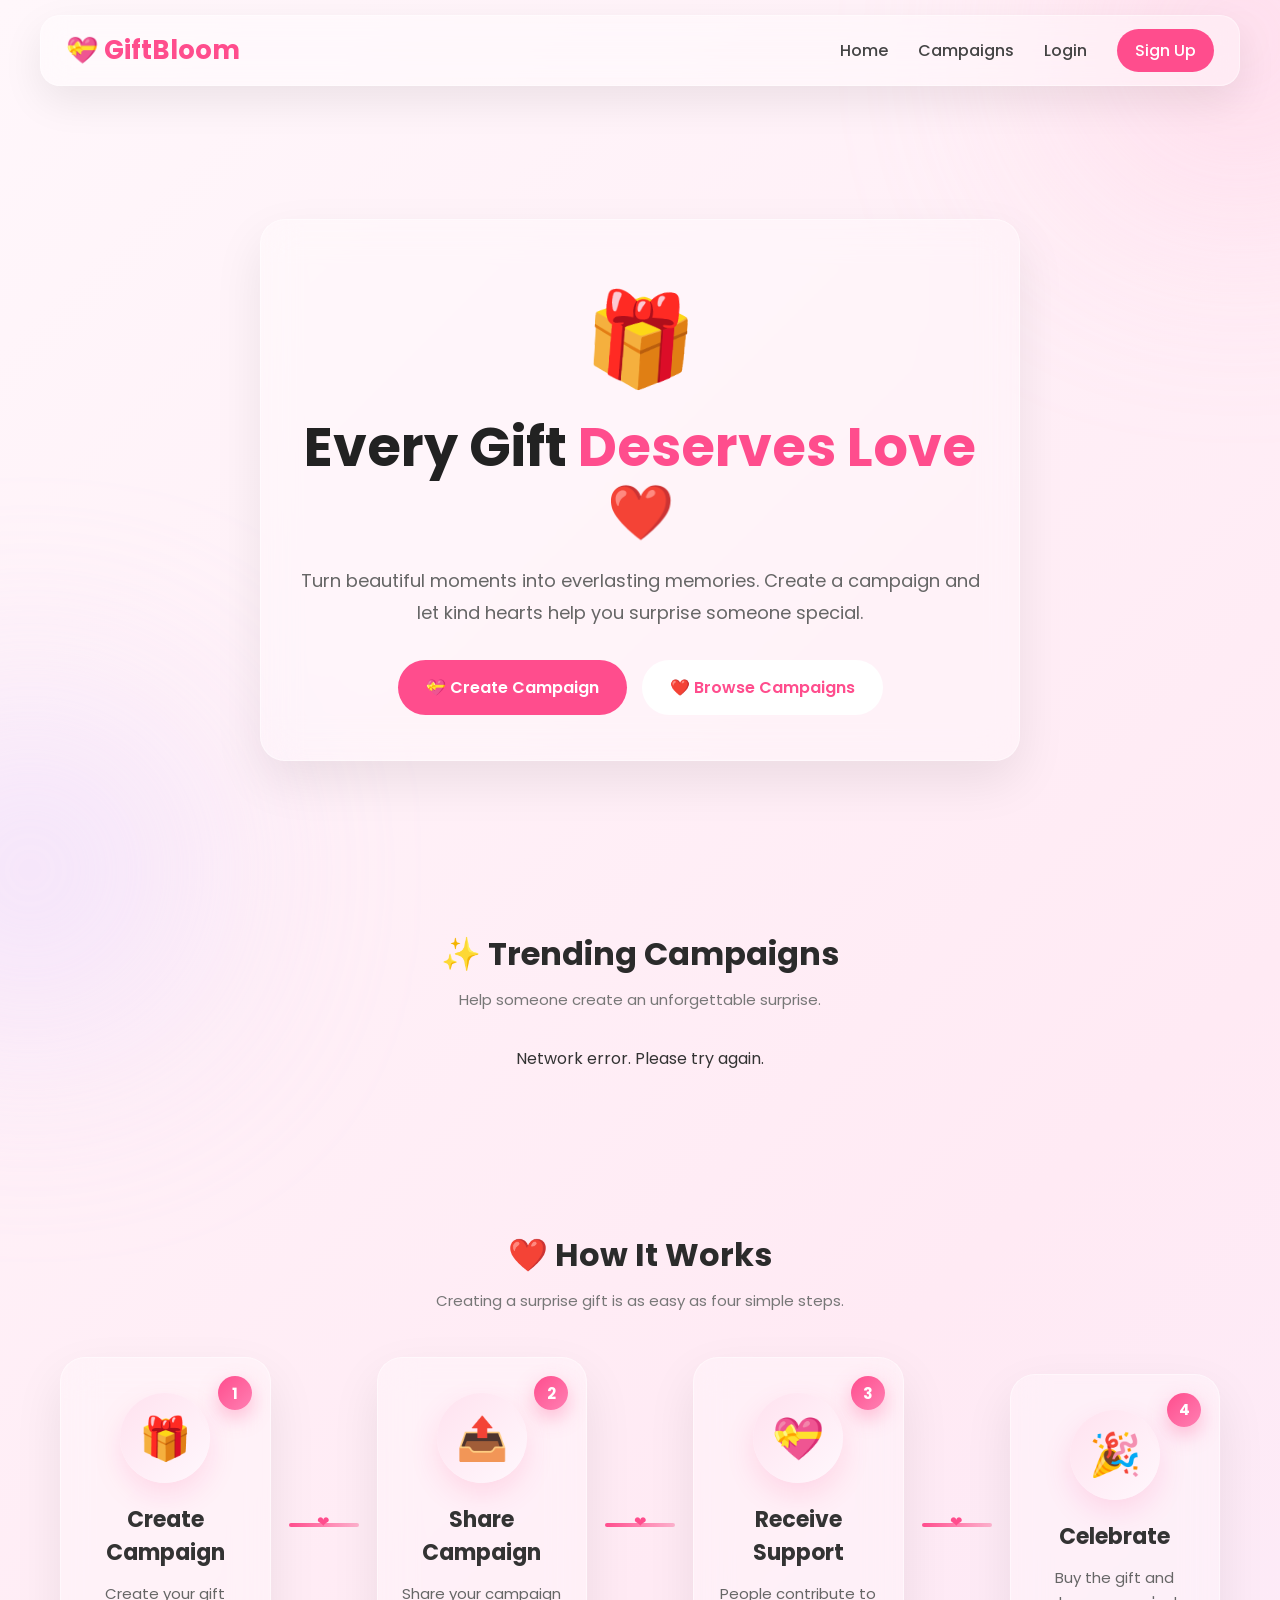
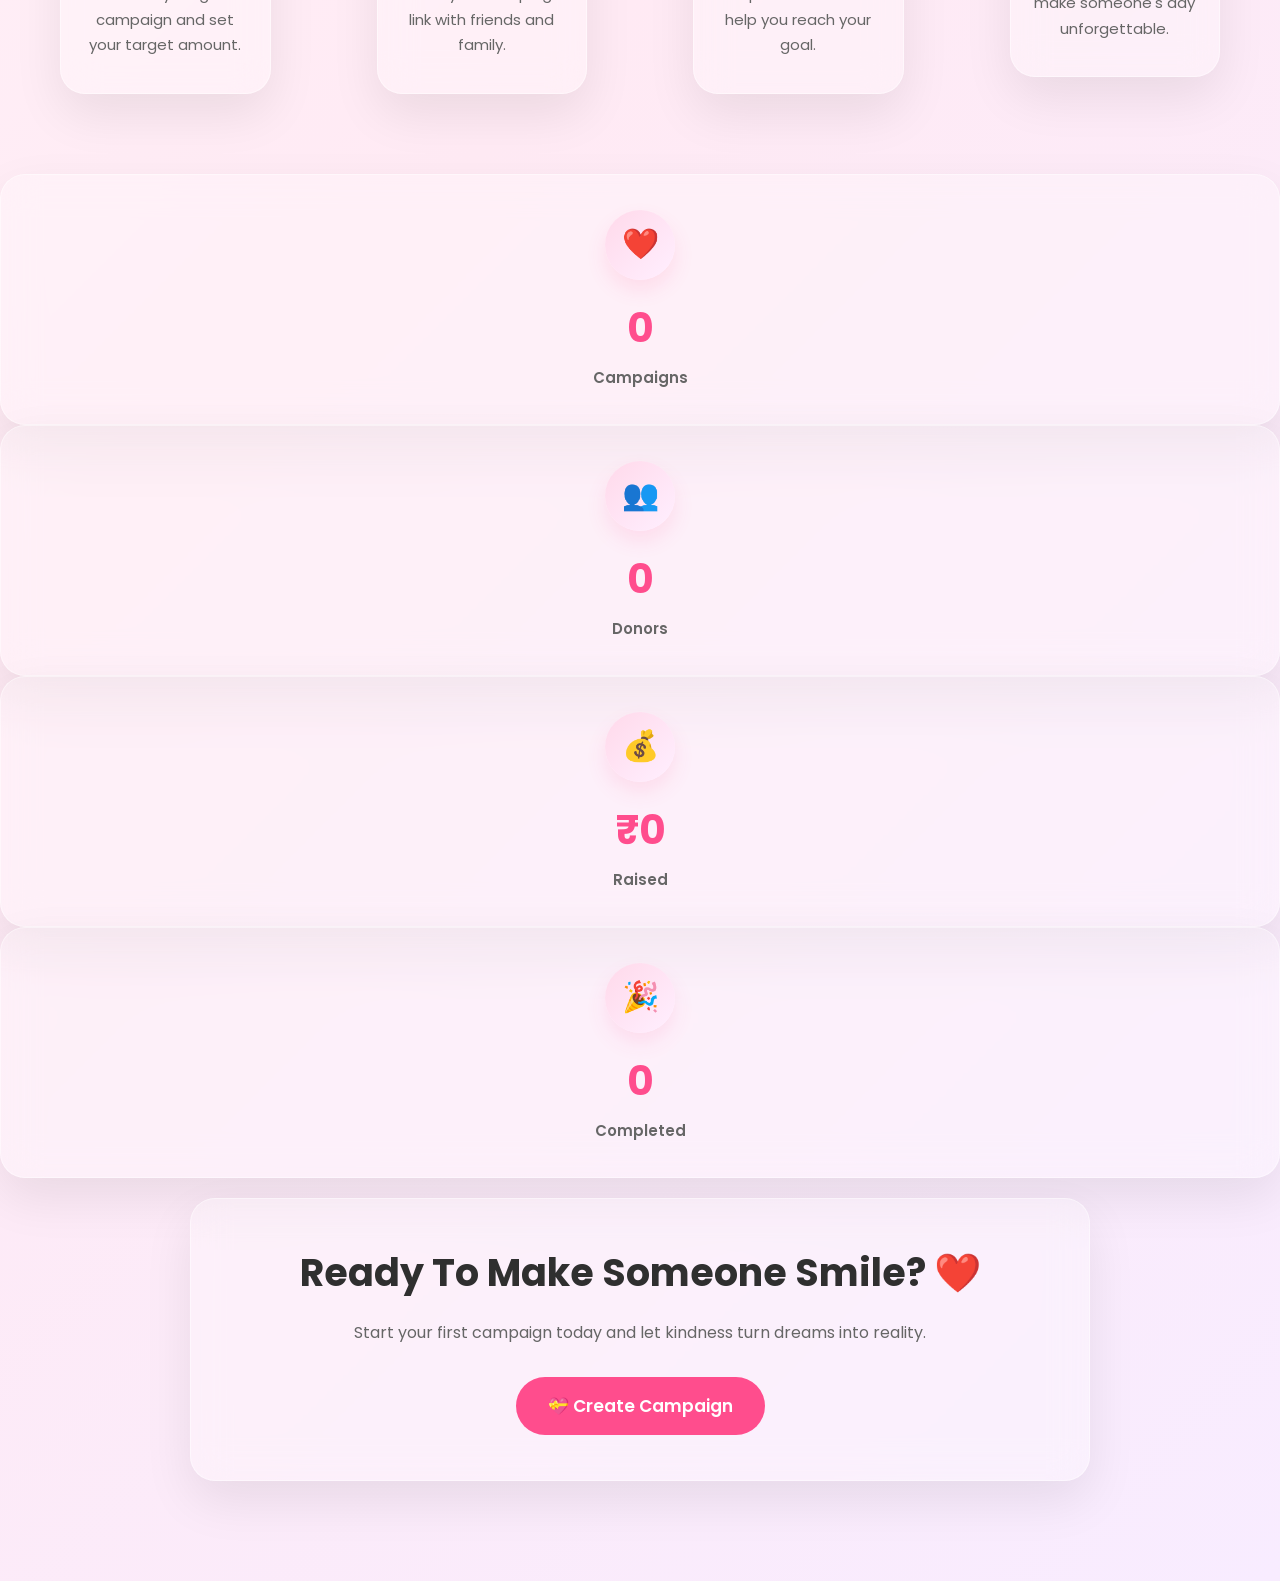
==== index.html @ 9d9a4996 "Add files via upload" ====
<!DOCTYPE html>
<html lang="en">

<head>

<meta charset="UTF-8">

<meta name="viewport"
content="width=device-width, initial-scale=1.0">
<title>GiftBloom</title>

<link rel="stylesheet" href="style.css">

<link rel="preconnect"
href="https://fonts.googleapis.com">

<link rel="preconnect"
href="https://fonts.gstatic.com"
crossorigin>

<link href="https://fonts.googleapis.com/css2?family=Poppins:wght@300;400;500;600;700&display=swap"
rel="stylesheet">

</head>

<body>
    <script>
        // Check if maintenance mode is active before letting the user interact
        const siteSettings = JSON.parse(localStorage.getItem("adminSettings")) || {};
        
        if (siteSettings.maintenance) {
            // Overwrite the screen UI completely
            document.body.innerHTML = `
                <div style="display:flex; flex-direction:column; justify-content:center; align-items:center; height:100vh; background:linear-gradient(135deg,#FFF7FB,#FFEAF4,#F8ECFF); font-family:'Poppins',sans-serif; text-align:center; padding: 20px;">
                    <h1 style="color:#ff4d8d; font-size:45px; margin-bottom: 10px;">🛠 Site Under Maintenance</h1>
                    <p style="color:#666; font-size:18px; max-width: 500px;">We are currently upgrading GiftBloom to serve you better. Donations are temporarily paused. Please check back shortly!</p>
                </div>
            `;
            // Stop any further scripts on the frontend from executing
            window.stop(); 
        }
    </script>
<!-- Floating Hearts -->

<div class="hearts"></div>

<!-- ===========================
        NAVIGATION
============================ -->

<header>

<nav class="navbar">

<div class="logo">

💝 GiftBloom

</div>

<div id="menuBtn"
class="menu-btn">

☰

</div>

<ul id="menu">

<li>

<a href="index.html">Home</a>

</li>

<li>

<a href="allCampaigns.html">Campaigns</a>

</li>

<li>

<a href="login.html">Login</a>

</li>

<li>

<a class="signup"
href="signup.html">

Sign Up

</a>

</li>

</ul>

</nav>

</header>

<!-- ===========================
          HERO
============================ -->

<section class="hero">

<div class="glass hero-box">

<div class="gift">

🎁

</div>

<h1>

Every Gift

<span>

Deserves

Love ❤️

</span>

</h1>

<p>

Turn beautiful moments into

everlasting memories.

Create a campaign and

let kind hearts help you

surprise someone special.

</p>

<div class="hero-buttons">

<button class="primary" onclick="location.href='create.html'">

💝 Create Campaign

</button>

<button class="secondary" onclick="location.href='allCampaigns.html'">

❤️ Browse Campaigns

</button>

</div>

</div>

</section>

<!-- ===========================
      TRENDING CAMPAIGNS
============================ -->

<section class="campaign-section">
    <div class="title">
        <h2>✨ Trending Campaigns</h2>
        <p>Help someone create an unforgettable surprise.</p>
    </div>

    <div class="campaigns" id="trendingCampaigns">
        </div>
</section>


<!-- ===========================
        HOW IT WORKS
=========================== -->

<section class="works">

    <div class="title">
        <h2>❤️ How It Works</h2>
        <p>Creating a surprise gift is as easy as four simple steps.</p>
    </div>

    <div class="timeline">

        <div class="glass step-card">
            <div class="step-number">1</div>
            <div class="step-icon">🎁</div>
            <h3>Create Campaign</h3>
            <p>Create your gift campaign and set your target amount.</p>
        </div>

        <div class="connector"></div>

        <div class="glass step-card">
            <div class="step-number">2</div>
            <div class="step-icon">📤</div>
            <h3>Share Campaign</h3>
            <p>Share your campaign link with friends and family.</p>
        </div>

        <div class="connector"></div>

        <div class="glass step-card">
            <div class="step-number">3</div>
            <div class="step-icon">💝</div>
            <h3>Receive Support</h3>
            <p>People contribute to help you reach your goal.</p>
        </div>

        <div class="connector"></div>

        <div class="glass step-card">
            <div class="step-number">4</div>
            <div class="step-icon">🎉</div>
            <h3>Celebrate</h3>
            <p>Buy the gift and make someone's day unforgettable.</p>
        </div>

    </div>

</section>
<!-- ===========================
          STATISTICS
=========================== -->
<section class="stats">

   <div class="glass stat">
    <div class="stat-icon">❤️</div>
    <h2 class="counter" id="stat-campaigns" data-target="0">0</h2>
    <p>Campaigns</p>
   </div>

  <div class="glass stat">
    <div class="stat-icon">👥</div>
    <h2 class="counter" id="stat-donors" data-target="0">0</h2>
    <p>Donors</p>
  </div>

   <div class="glass stat">
    <div class="stat-icon">💰</div>
    <h2>₹<span class="counter" id="stat-raised" data-target="0">0</span></h2>
    <p>Raised</p>
  </div>

   <div class="glass stat">
    <div class="stat-icon">🎉</div>
    <h2 class="counter" id="stat-completed" data-target="0">0</h2>
    <p>Completed</p>
  </div>

</section>

<!-- ===========================
       CALL TO ACTION
=========================== -->

<section class="cta">

    <div class="glass cta-box">

        <h2>
            Ready To Make Someone Smile? ❤️
        </h2>

        <p>

            Start your first campaign today and
            let kindness turn dreams into reality.

        </p>

        <button class="primary" onclick="location.href='create.html'">

            💝 Create Campaign

        </button>

    </div>

</section>


<script src="script.js"></script>

</body>

</html>
---- style.css ----
/*==============================
        GOOGLE FONT & RESET
==============================*/

*{
    margin:0;
    padding:0;
    box-sizing:border-box;
}

html{
    scroll-behavior:smooth;
}

body{
    font-family:'Poppins',sans-serif;
    background:linear-gradient(135deg,#FFE6F2,#F8E9FF,#FFF8FC);
    color:#333;
    overflow-x:hidden;
}

/*==============================
        FLOATING HEARTS
==============================*/

.hearts{

position:fixed;

top:0;

left:0;

width:100%;

height:100%;

overflow:hidden;

pointer-events:none;

z-index:-3;

}

body{

background:linear-gradient(
135deg,
#FFF7FB,
#FFEAF4,
#F8ECFF);

position:relative;

}

/* Pink Glow */

body::before{

content:"";

position:fixed;

width:320px;

height:320px;

background:#FFC7DF;

top:-120px;

right:-120px;

border-radius:50%;

filter:blur(120px);

opacity:.6;

z-index:-3;

}

/* Purple Glow */

body::after{

content:"";

position:fixed;

width:300px;

height:300px;

background:#E5D3FF;

bottom:-120px;

left:-120px;

border-radius:50%;

filter:blur(120px);

opacity:.6;

z-index:-3;

}


.heart{

position:absolute;

bottom:-50px;

color:#ff8ab8;

opacity:.18;

animation:heartFloat linear infinite;

}

@keyframes heartFloat{

0%{

transform:translateY(0) rotate(0deg);

opacity:0;

}

20%{

opacity:.18;

}

100%{

transform:translateY(-120vh) rotate(360deg);

opacity:0;

}

}
/*==============================
            NAVBAR
==============================*/

header{

    position:fixed;

    width:100%;

    top:0;

    left:0;

    z-index:1000;

    padding:15px;

}

.navbar{

    max-width:1200px;

    margin:auto;

    display:flex;

    justify-content:space-between;

    align-items:center;

    padding:15px 25px;

    border-radius:20px;

    background:rgba(255,255,255,.35);

    backdrop-filter:blur(15px);

    border:1px solid rgba(255,255,255,.4);

    box-shadow:0 15px 40px rgba(0,0,0,.08);

}

.logo{

    font-size:26px;

    font-weight:700;

    color:#ff4d8d;

}

.navbar ul{

    display:flex;

    gap:30px;

    list-style:none;

}

.navbar a{

    text-decoration:none;

    color:#444;

    font-weight:500;

    transition:.3s;

}

.navbar a:hover{

    color:#ff4d8d;

}

.signup{

    background:#ff4d8d;

    color:white !important;

    padding:10px 18px;

    border-radius:25px;

}

.signup:hover{

    background:#ff2d78;

}

.menu-btn{

    display:none;

    font-size:30px;

    cursor:pointer;

}

/*==============================
            HERO
==============================*/

.hero{

    min-height:100vh;

    display:flex;

    justify-content:center;

    align-items:center;

    padding:120px 20px 40px;

}

.hero-box{

    max-width:760px;

    width:100%;

    text-align:center;

    padding:45px 35px;

}

.glass{

    background:rgba(255,255,255,.28);

    backdrop-filter:blur(18px);

    border:1px solid rgba(255,255,255,.45);

    border-radius:25px;

    box-shadow:0 20px 50px rgba(0,0,0,.08);

}

.gift{

    font-size:90px;

    margin-bottom:15px;

}

.hero h1{

    font-size:54px;

    color:#222;

    line-height:1.2;

    margin-bottom:20px;

}

.hero span{

    color:#ff4d8d;

}

.hero p{

    font-size:18px;

    color:#666;

    line-height:1.8;

    margin-bottom:30px;

}

/*==============================
          BUTTONS
==============================*/

.hero-buttons{

    display:flex;

    justify-content:center;

    gap:15px;

    flex-wrap:wrap;

}

button{

    border:none;

    cursor:pointer;

    transition:.35s;

    font-family:'Poppins',sans-serif;

}

.primary{

    background:#ff4d8d;

    color:white;

    padding:15px 28px;

    border-radius:35px;

    font-size:16px;

    font-weight:600;

}

.primary:hover{

    transform:translateY(-4px);

    box-shadow:0 15px 30px rgba(255,77,141,.35);

}

.secondary{

    background:white;

    color:#ff4d8d;

    padding:15px 28px;

    border-radius:35px;

    font-size:16px;

    font-weight:600;

}

.secondary:hover{

    transform:translateY(-4px);

    box-shadow:0 15px 30px rgba(0,0,0,.12);

}

button{

position:relative;

overflow:hidden;

}

.ripple{

position:absolute;

width:20px;

height:20px;

border-radius:50%;

background:rgba(255,255,255,.6);

transform:translate(-50%,-50%) scale(0);

animation:ripple .6s linear;

}

@keyframes ripple{

to{

transform:translate(-50%,-50%) scale(15);

opacity:0;

}

}
/*==============================
        SECTION TITLE
==============================*/

.title{
    text-align:center;
    margin-bottom:35px;
}

.title h2{
    font-size:32px;
    color:#2b2b2b;
    margin-bottom:10px;
}

.title p{
    color:#777;
    font-size:15px;
}

/*==============================
      TRENDING CAMPAIGNS
==============================*/

.campaign-section{
    width:100%;
    max-width:1200px;
    margin:auto;
    padding:30px 20px 80px;
}

.campaigns{
    display:grid;
    grid-template-columns:repeat(auto-fit,minmax(300px,1fr));
    gap:25px;
}

.card{
    overflow:hidden;
    transition:.35s;
}

.card:hover{
    transform:translateY(-10px);
    box-shadow:0 20px 45px rgba(255,77,141,.15);
}

.card{

overflow:hidden;

padding:0;

transition:.35s;

}

.card-image {
    position: relative;
    height: auto; /* 🌟 Unlocks the container height! */
    background: #fffafc; /* Adds a soft background color just in case */
    overflow: hidden;
}

.card-image img {
    width: 100%;
    height: auto; /* 🌟 Lets the image use its natural shape */
    max-height: 350px; /* 🌟 Prevents extremely long screenshots from breaking the screen */
    object-fit: contain; /* 🌟 Ensures absolutely NO cropping */
    display: block;
    transition: .4s;
}


.card:hover img{

transform:scale(1.08);

}

.badge{

position:absolute;

top:15px;

left:15px;

background:white;

color:#ff4d8d;

padding:6px 14px;

border-radius:20px;

font-size:13px;

font-weight:600;

box-shadow:0 5px 15px rgba(0,0,0,.12);

}

.receiver{

color:#ff4d8d;

margin:6px 0 15px;

font-weight:500;

}

.progress-details{

display:flex;

justify-content:space-between;

font-size:14px;

font-weight:600;

margin-bottom:10px;

}

.card-footer{

display:flex;

justify-content:space-between;

margin:18px 0;

color:#777;

font-size:14px;

}

.card button{

width:100%;

padding:15px;

border:none;

border-radius:14px;

background:linear-gradient(
135deg,
#ff4d8d,
#ff7cae);

color:white;

font-size:15px;

font-weight:600;

transition:.35s;

}

.card button:hover{

transform:translateY(-3px);

box-shadow:0 15px 25px rgba(255,77,141,.35);

}

.content{
    padding:22px;
}

.content h3{
    font-size:24px;
    color:#333;
}

.content span{
    display:block;
    color:#ff4d8d;
    margin:8px 0 18px;
    font-weight:500;
}

.amount{

    font-size:18px;

    font-weight:600;

    margin:15px 0;

}

.donors{

    color:#666;

    margin-bottom:20px;

}

/*==============================
        PROGRESS BAR
==============================*/

.progress{

    width:100%;

    height:12px;

    background:#ececec;

    border-radius:30px;

    overflow:hidden;

}

.fill{

    height:100%;

    border-radius:30px;

    background:linear-gradient(
    90deg,
    #ff4d8d,
    #ff9bc5);

}

/*==============================
      CARD BUTTON
==============================*/

.card button{

    width:100%;

    padding:15px;

    border-radius:14px;

    background:#ff4d8d;

    color:white;

    font-size:16px;

    font-weight:600;

}

.card button:hover{

    background:#ff2d78;

    transform:scale(1.03);

}

/*==============================
        HOW IT WORKS
==============================*/

/*=================================
        HOW IT WORKS
==================================*/

.works{
    max-width:1200px;
    margin:80px auto;
    padding:0 20px;
}

.timeline{
    display:flex;
    justify-content:space-between;
    align-items:center;
    gap:18px;
    margin-top:45px;
}

.step-card{
    flex:1;
    text-align:center;
    padding:35px 22px;
    position:relative;
    transition:.35s;
    overflow:hidden;
}

.step-card:hover{
    transform:translateY(-10px);
    box-shadow:0 18px 40px rgba(255,77,141,.18);
}

.step-number{

    position:absolute;

    top:18px;
    right:18px;

    width:34px;
    height:34px;

    border-radius:50%;

    background:linear-gradient(135deg,#ff4d8d,#ff80b3);

    color:#fff;

    display:flex;
    justify-content:center;
    align-items:center;

    font-weight:700;
    font-size:15px;

    box-shadow:0 8px 20px rgba(255,77,141,.35);

}

.step-icon{

    width:90px;
    height:90px;

    margin:0 auto 20px;

    border-radius:50%;

    display:flex;
    justify-content:center;
    align-items:center;

    font-size:42px;

    background:linear-gradient(
        135deg,
        #ffe2ef,
        #fff8fd
    );

    box-shadow:0 12px 28px rgba(255,77,141,.15);

}

.step-card h3{

    font-size:22px;
    color:#333;
    margin-bottom:12px;

}

.step-card p{

    color:#666;
    line-height:1.7;
    font-size:15px;

}

.connector{

    width:70px;
    height:4px;

    border-radius:20px;

    background:linear-gradient(
        90deg,
        #ff4d8d,
        #ffb3cf
    );

    position:relative;

}

.connector::after{

    content:"❤";

    position:absolute;

    top:-13px;
    left:50%;

    transform:translateX(-50%);

    font-size:15px;
    color:#ff4d8d;

}

/*============ MOBILE ============*/

@media(max-width:900px){

.timeline{

flex-direction:column;

}

.connector{

width:4px;
height:55px;

}

.connector::after{

left:50%;
top:50%;

transform:translate(-50%,-50%) rotate(90deg);

}

.step-card{

width:100%;

}

}
/*=================================
        STATISTICS
==================================*/

.stat{

padding:35px 25px;

text-align:center;

transition:.4s;

position:relative;

overflow:hidden;

}

.stat:hover{

transform:translateY(-8px);

box-shadow:0 20px 45px rgba(255,77,141,.18);

}

.stat-icon{

width:70px;

height:70px;

margin:auto;

margin-bottom:18px;

display:flex;

justify-content:center;

align-items:center;

font-size:30px;

border-radius:50%;

background:linear-gradient(
135deg,
#FFD9EA,
#FFEFFF);

box-shadow:0 10px 20px rgba(255,77,141,.12);

}

.stat h2{

font-size:40px;

color:#ff4d8d;

margin-bottom:8px;

}

.stat p{

font-size:15px;

font-weight:600;

color:#666;

}
/*=================================
      CALL TO ACTION
==================================*/

.cta{

    padding:20px;

    margin-bottom:80px;

}

.cta-box{

    max-width:900px;

    margin:auto;

    text-align:center;

    padding:45px 25px;

}

.cta-box h2{

    font-size:38px;

    margin-bottom:18px;

    color:#2f2f2f;

}

.cta-box p{

    color:#666;

    line-height:1.8;

    margin-bottom:30px;

}

.cta-box button{

    background:#ff4d8d;

    color:white;

    padding:16px 32px;

    border:none;

    border-radius:35px;

    font-size:17px;

    font-weight:600;

    transition:.35s;

}

.cta-box button:hover{

    transform:translateY(-5px);

    box-shadow:0 15px 35px rgba(255,77,141,.35);

}

/*=================================
      FLOATING ANIMATION
==================================*/

.gift{

    animation:float 3s ease-in-out infinite;

}

@keyframes float{

0%,100%{

transform:translateY(0);

}

50%{

transform:translateY(-12px);

}

}

/*=================================
      FADE ANIMATION
==================================*/

.hero-box,
.card,
.step,
.stat,
.cta-box{

    animation:fadeUp .8s ease;

}

@keyframes fadeUp{

from{

opacity:0;

transform:translateY(35px);

}

to{

opacity:1;

transform:translateY(0);

}

}

/*=================================
        MOBILE MENU
==================================*/

@media(max-width:850px){

.menu-btn{

display:block;

color:#ff4d8d;

}

.navbar{

padding:15px 20px;

}

.navbar ul{

position:absolute;

top:85px;

left:15px;

right:15px;

display:none;

flex-direction:column;

background:rgba(255,255,255,.95);

backdrop-filter:blur(18px);

border-radius:20px;

padding:20px;

box-shadow:0 15px 40px rgba(0,0,0,.1);

gap:20px;

}

.navbar ul.show{

display:flex;

}

.hero h1{

font-size:38px;

}

.hero p{

font-size:16px;

}

.gift{

font-size:70px;

}

.hero-box{

padding:35px 20px;

}

.campaigns{

grid-template-columns:1fr;

}

.stats{

grid-template-columns:1fr 1fr;

}

.cta-box h2{

font-size:30px;

}

}

@media(max-width:480px){

.stats{

grid-template-columns:1fr;

}

.title h2{

font-size:26px;

}

.hero h1{

font-size:30px;

}

.hero-buttons{

flex-direction:column;

}

.hero button{

width:100%;

}

.logo{

font-size:22px;

}

}

/*=================================
      CUSTOM SCROLLBAR
==================================*/

::-webkit-scrollbar{

width:8px;

}

::-webkit-scrollbar-track{

background:#ffeef5;

}

::-webkit-scrollbar-thumb{

background:#ff4d8d;

border-radius:20px;

}

::-webkit-scrollbar-thumb:hover{

background:#ff2d78;

}
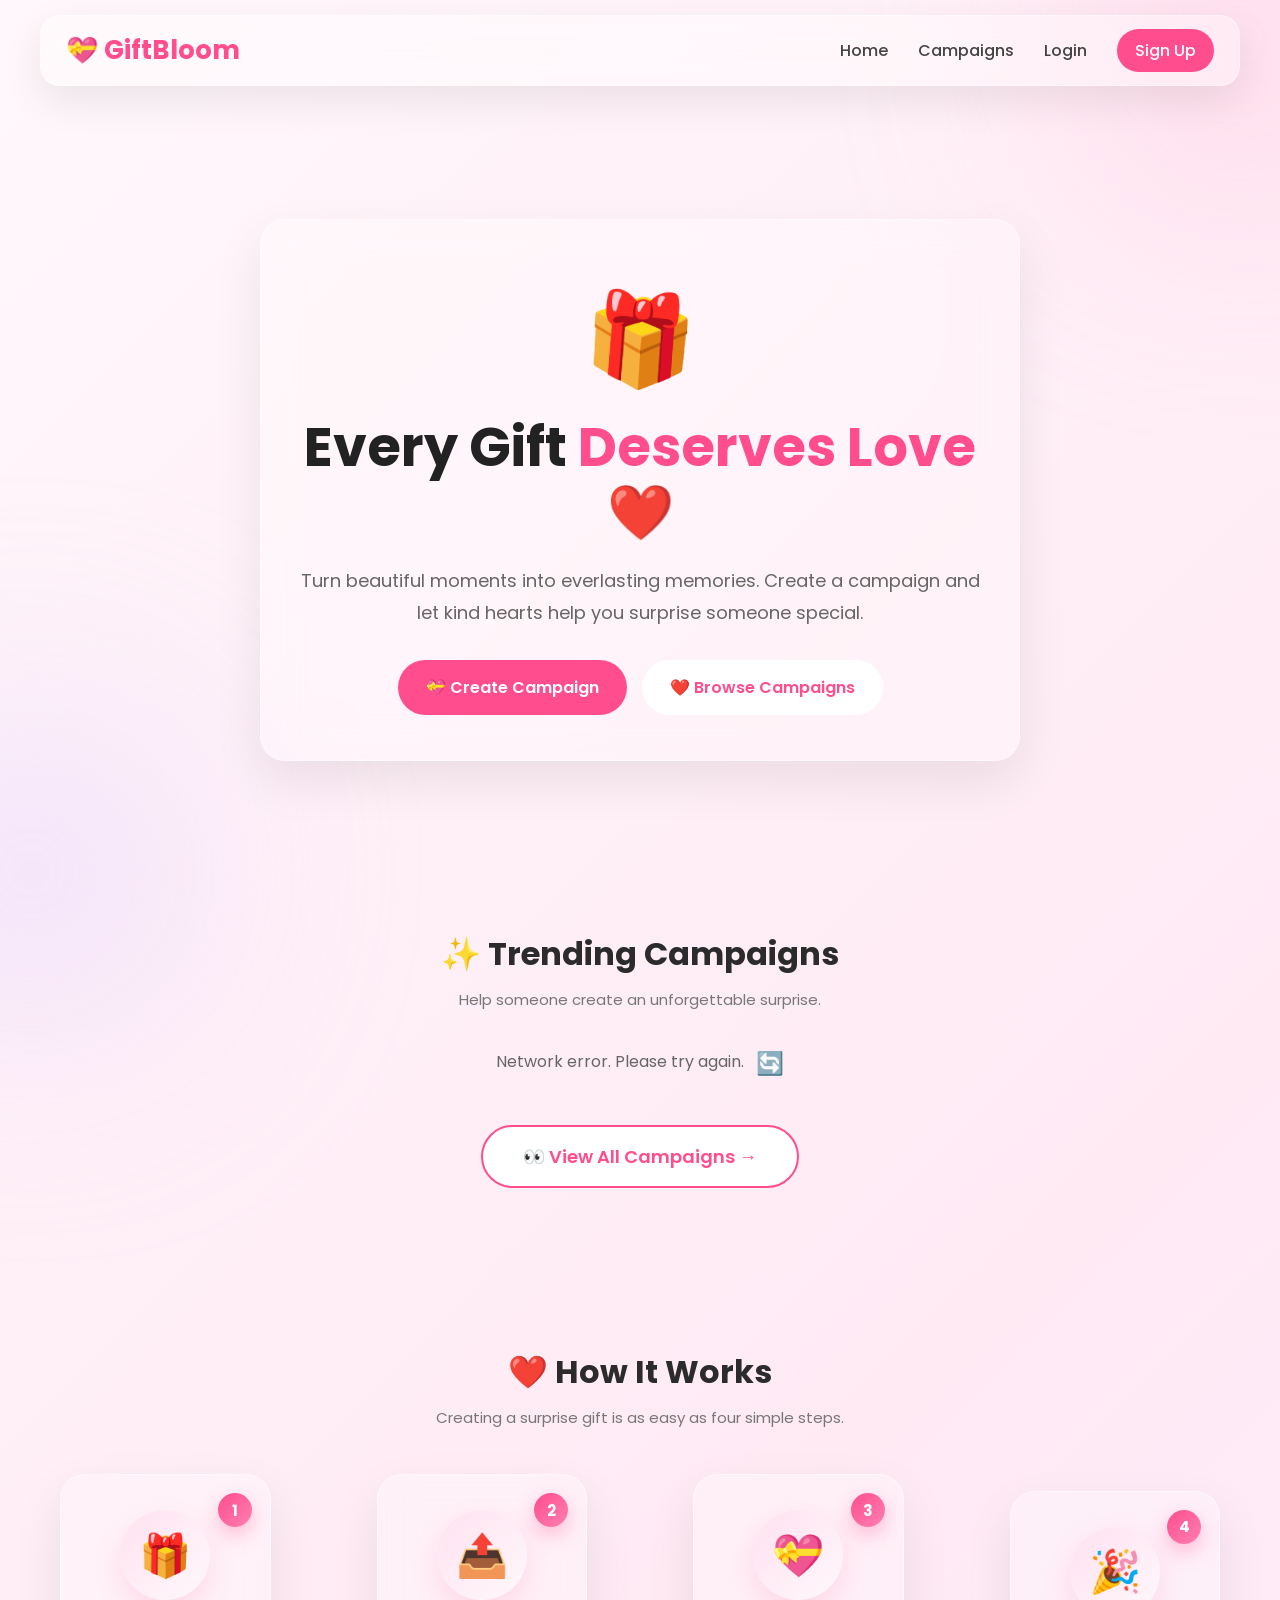
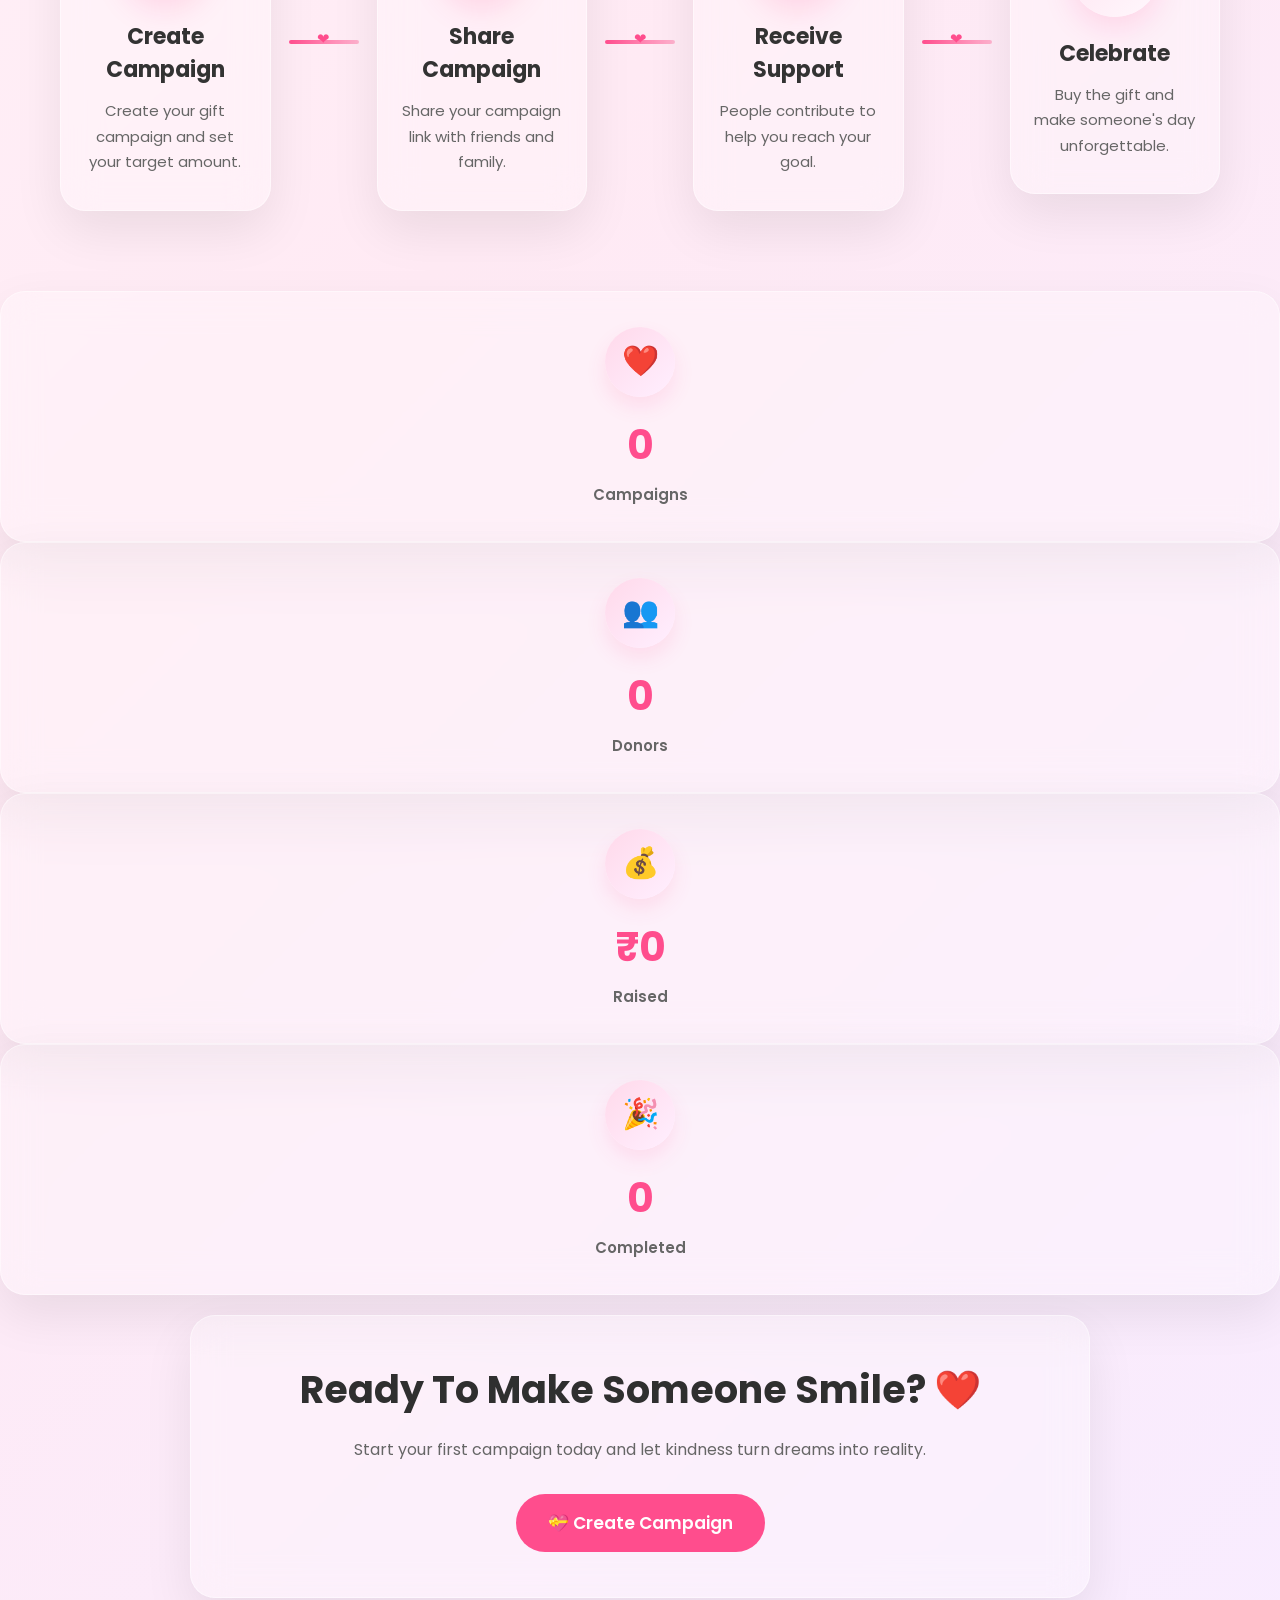
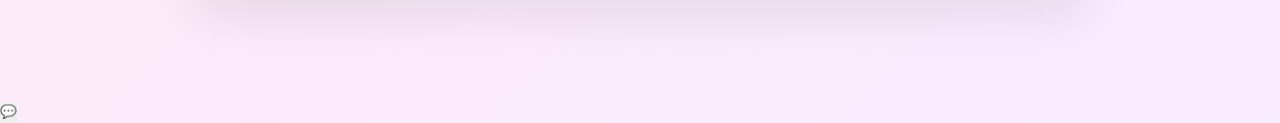
==== commit 6909ea19: "Update index.html" ====
--- a/index.html
+++ b/index.html
@@ -24,22 +24,19 @@
 </head>
 
 <body>
-    <script>
-        // Check if maintenance mode is active before letting the user interact
-        const siteSettings = JSON.parse(localStorage.getItem("adminSettings")) || {};
-        
-        if (siteSettings.maintenance) {
-            // Overwrite the screen UI completely
-            document.body.innerHTML = `
-                <div style="display:flex; flex-direction:column; justify-content:center; align-items:center; height:100vh; background:linear-gradient(135deg,#FFF7FB,#FFEAF4,#F8ECFF); font-family:'Poppins',sans-serif; text-align:center; padding: 20px;">
-                    <h1 style="color:#ff4d8d; font-size:45px; margin-bottom: 10px;">🛠 Site Under Maintenance</h1>
-                    <p style="color:#666; font-size:18px; max-width: 500px;">We are currently upgrading GiftBloom to serve you better. Donations are temporarily paused. Please check back shortly!</p>
-                </div>
-            `;
-            // Stop any further scripts on the frontend from executing
-            window.stop(); 
-        }
-    </script>
+    <div class="hearts"></div>
+
+<!--==========================
+        CANVAS PAGE LOADER
+===========================-->
+<div id="pageLoader" class="page-loader" style="display: none;">
+    <div class="loader-content">
+        <!-- Calligraphy Name inside the heart -->
+        <div id="loaderName" class="loader-name">Loading...</div>
+        <canvas id="loaderCanvas"></canvas>
+        <p class="loader-status">Blooming your gifts...</p>
+    </div>
+</div> 
 <!-- Floating Hearts -->
 
 <div class="hearts"></div>
@@ -174,10 +171,17 @@
         <p>Help someone create an unforgettable surprise.</p>
     </div>
 
+    <!-- The grid where the 10 campaigns will load -->
     <div class="campaigns" id="trendingCampaigns">
-        </div>
-</section>
-
+    </div>
+
+    <!-- NEW BUTTON: Redirects to all campaigns -->
+    <div style="text-align: center; margin-top: 45px;">
+        <button class="secondary" style="padding: 16px 40px; font-size: 18px; border: 2px solid #ff4d8d;" onclick="location.href='allCampaigns.html'">
+            👀 View All Campaigns →
+        </button>
+    </div>
+</section>
 
 <!-- ===========================
         HOW IT WORKS
@@ -289,6 +293,26 @@
 
 </section>
 
+<!-- ===========================
+        GEMINI CHATBOT
+============================ -->
+<button id="chatbotToggle" class="chat-toggle-btn">
+    💬
+</button>
+
+<div id="chatbotWindow" class="glass chat-window" style="display: none;">
+    <div class="chat-header">
+        <h3>💝 GiftBloom Assistant</h3>
+        <span id="closeChat">✖</span>
+    </div>
+    <div id="chatBody" class="chat-body">
+        <div class="message bot-message">Hi there! 👋 I am here to help you to choose the suitable gift for your friend and can help u explore the Giftbloom page.</div>
+    </div>
+    <div class="chat-footer">
+        <input type="text" id="chatInput" placeholder="Type a message..." autocomplete="off">
+        <button id="sendChat">➤</button>
+    </div>
+</div>
 
 <script src="script.js"></script>
 
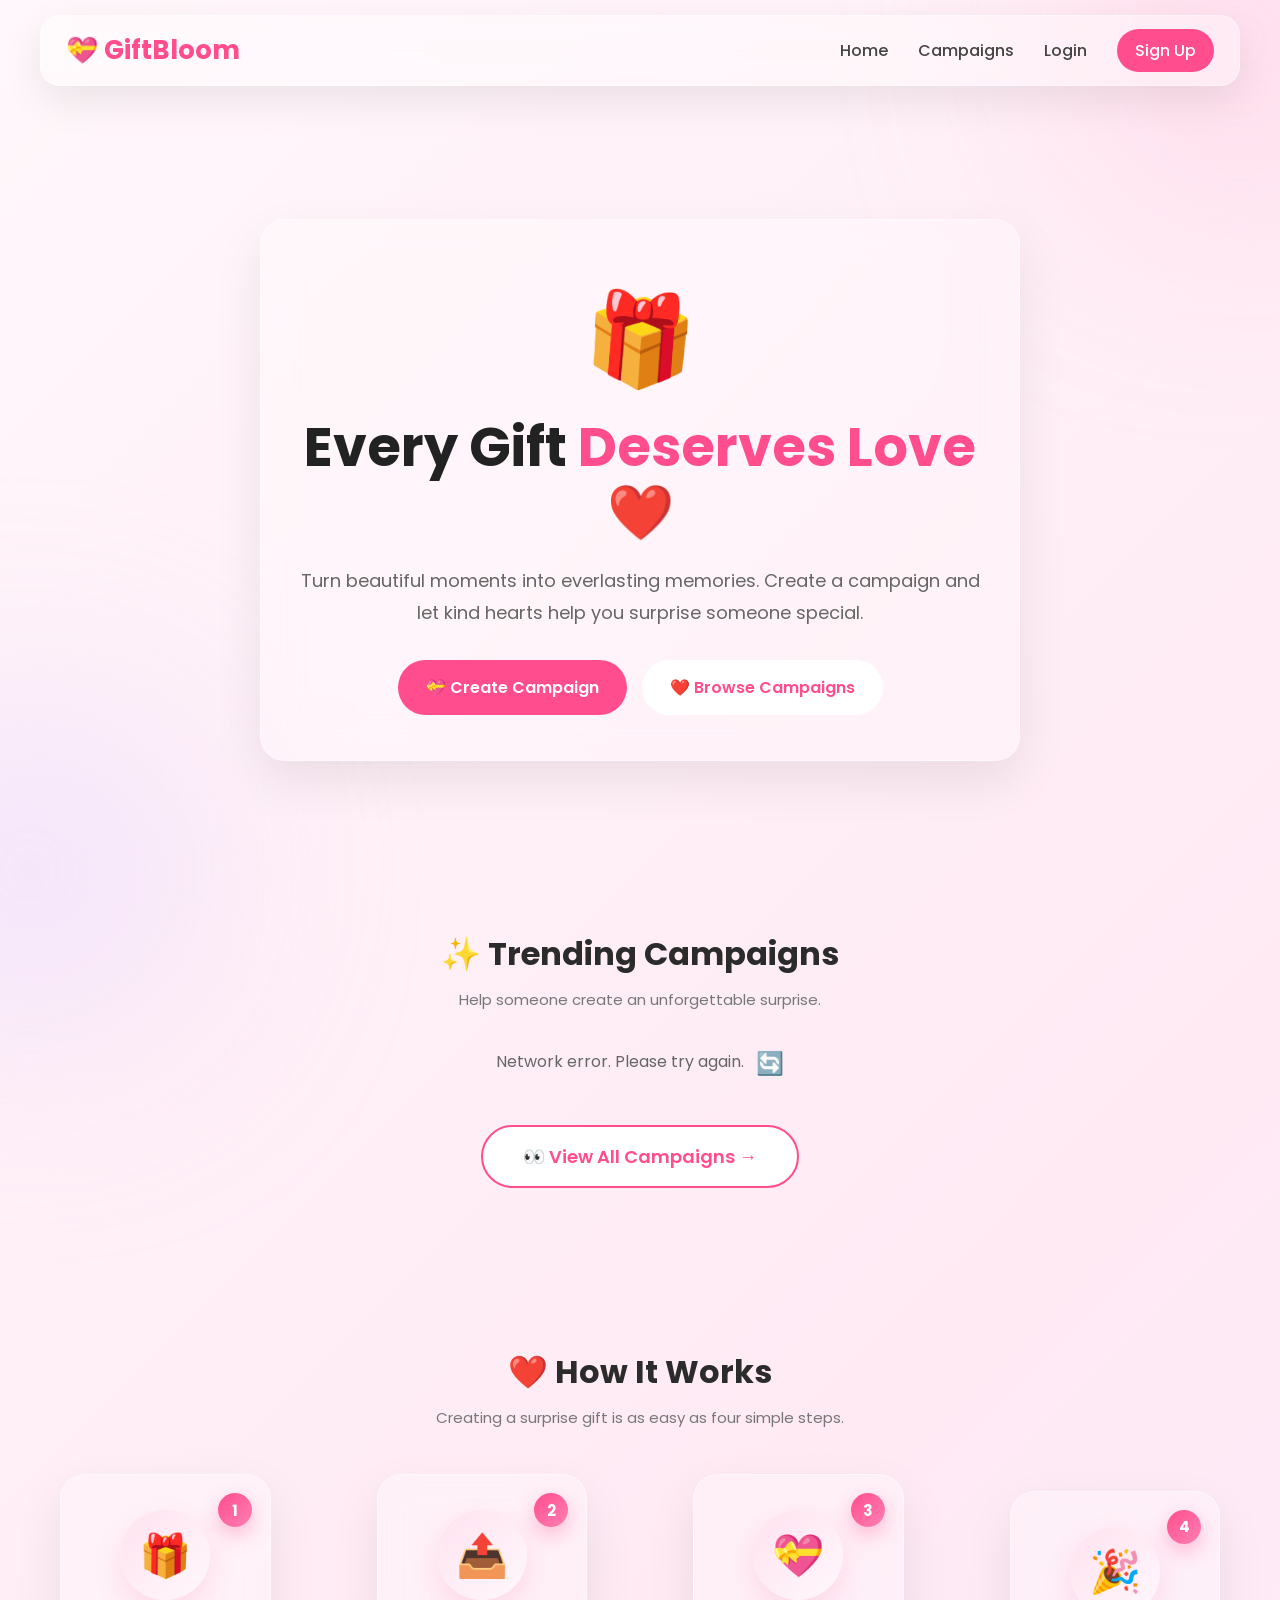
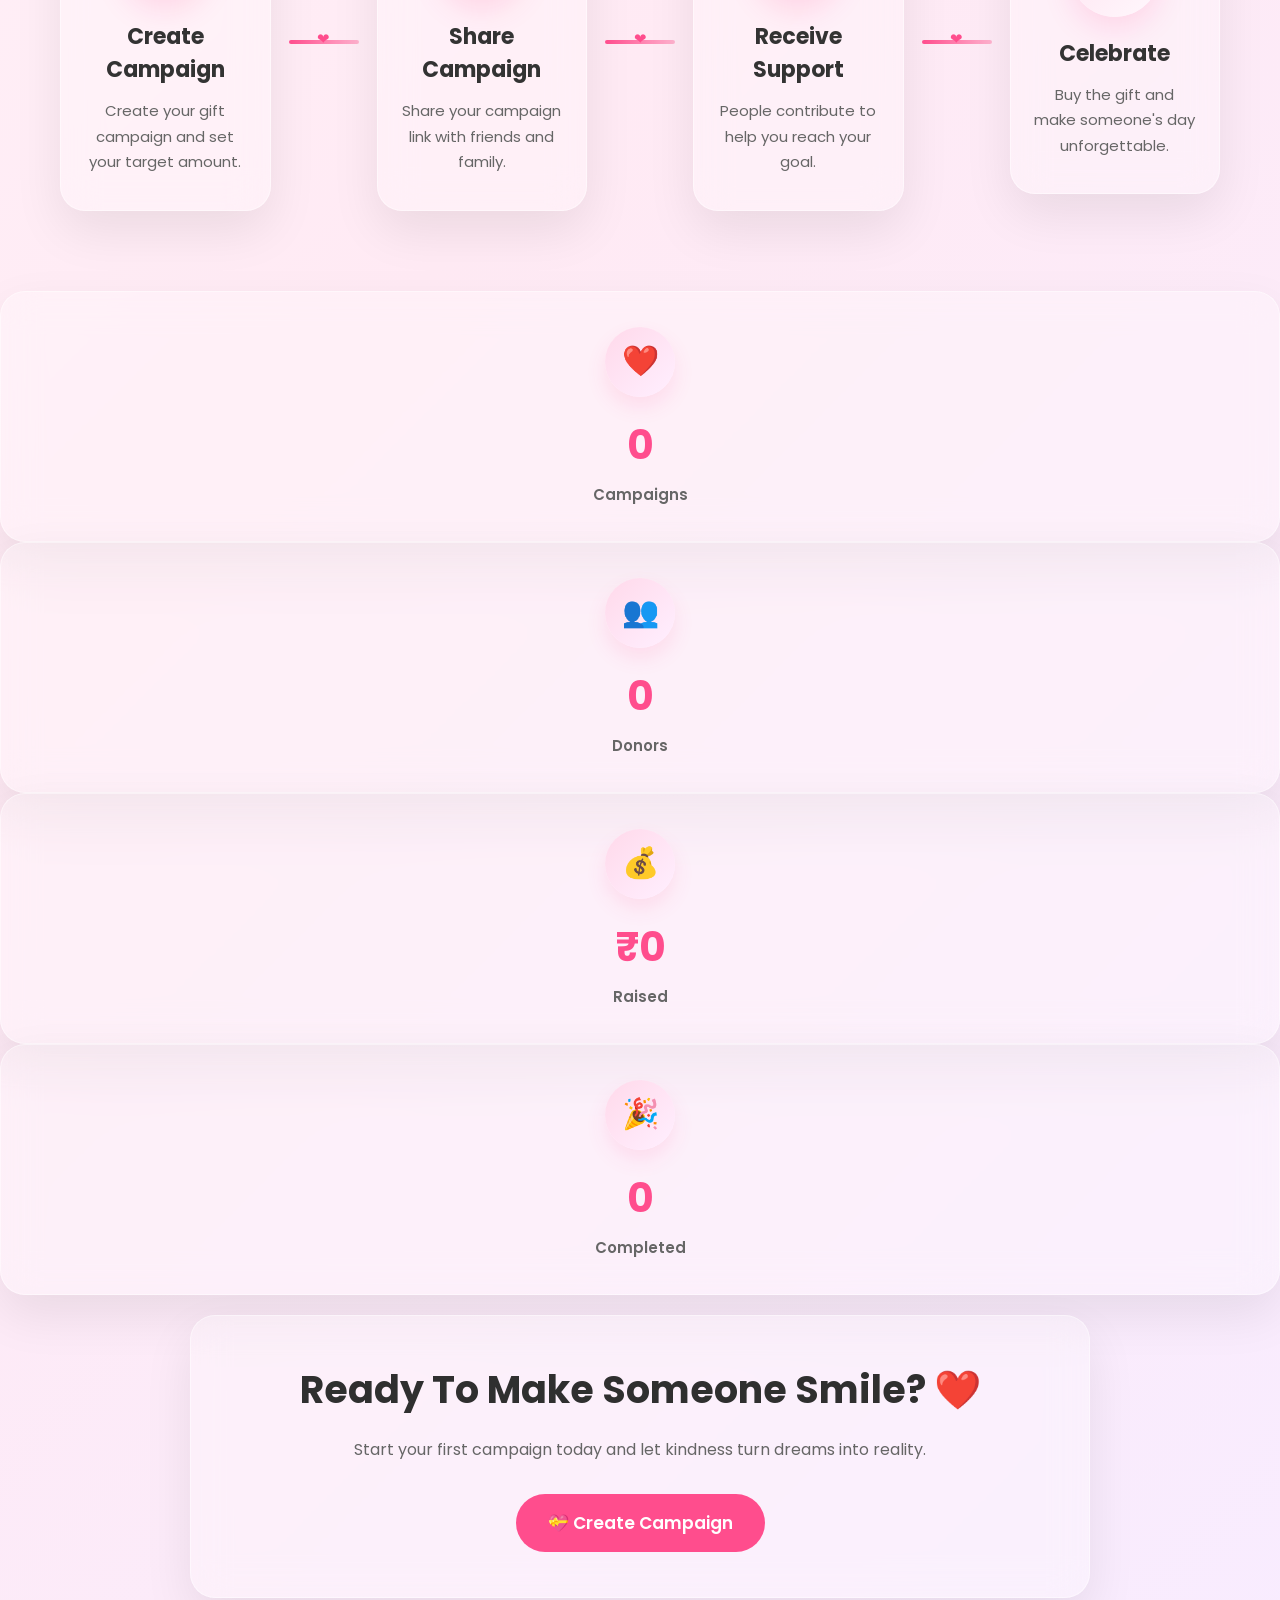
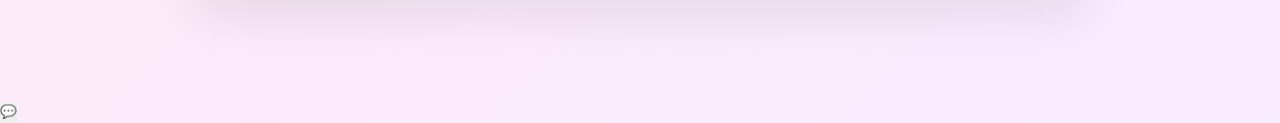
==== commit 797d6e2a: "Update index.html" ====
--- a/index.html
+++ b/index.html
@@ -1,6 +1,5 @@
 <!DOCTYPE html>
 <html lang="en">
-
 <head>
 
 <meta charset="UTF-8">
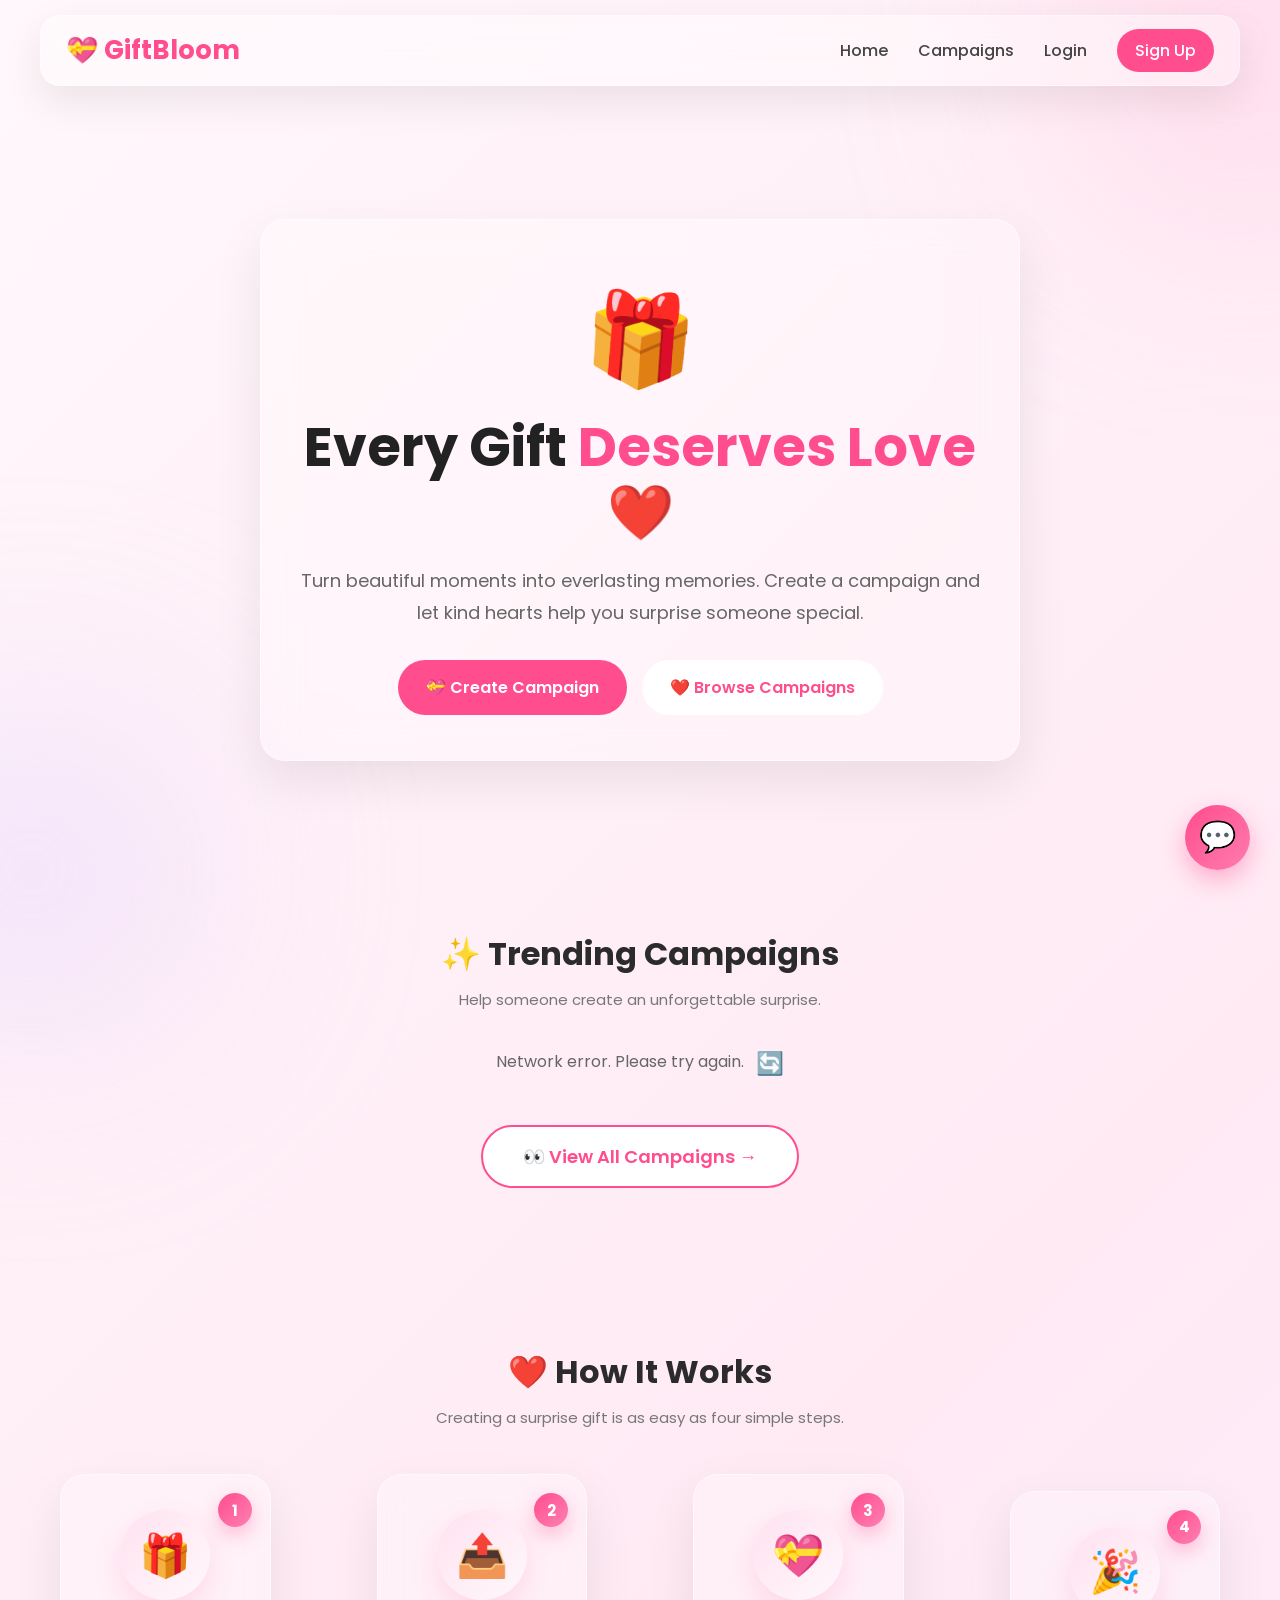
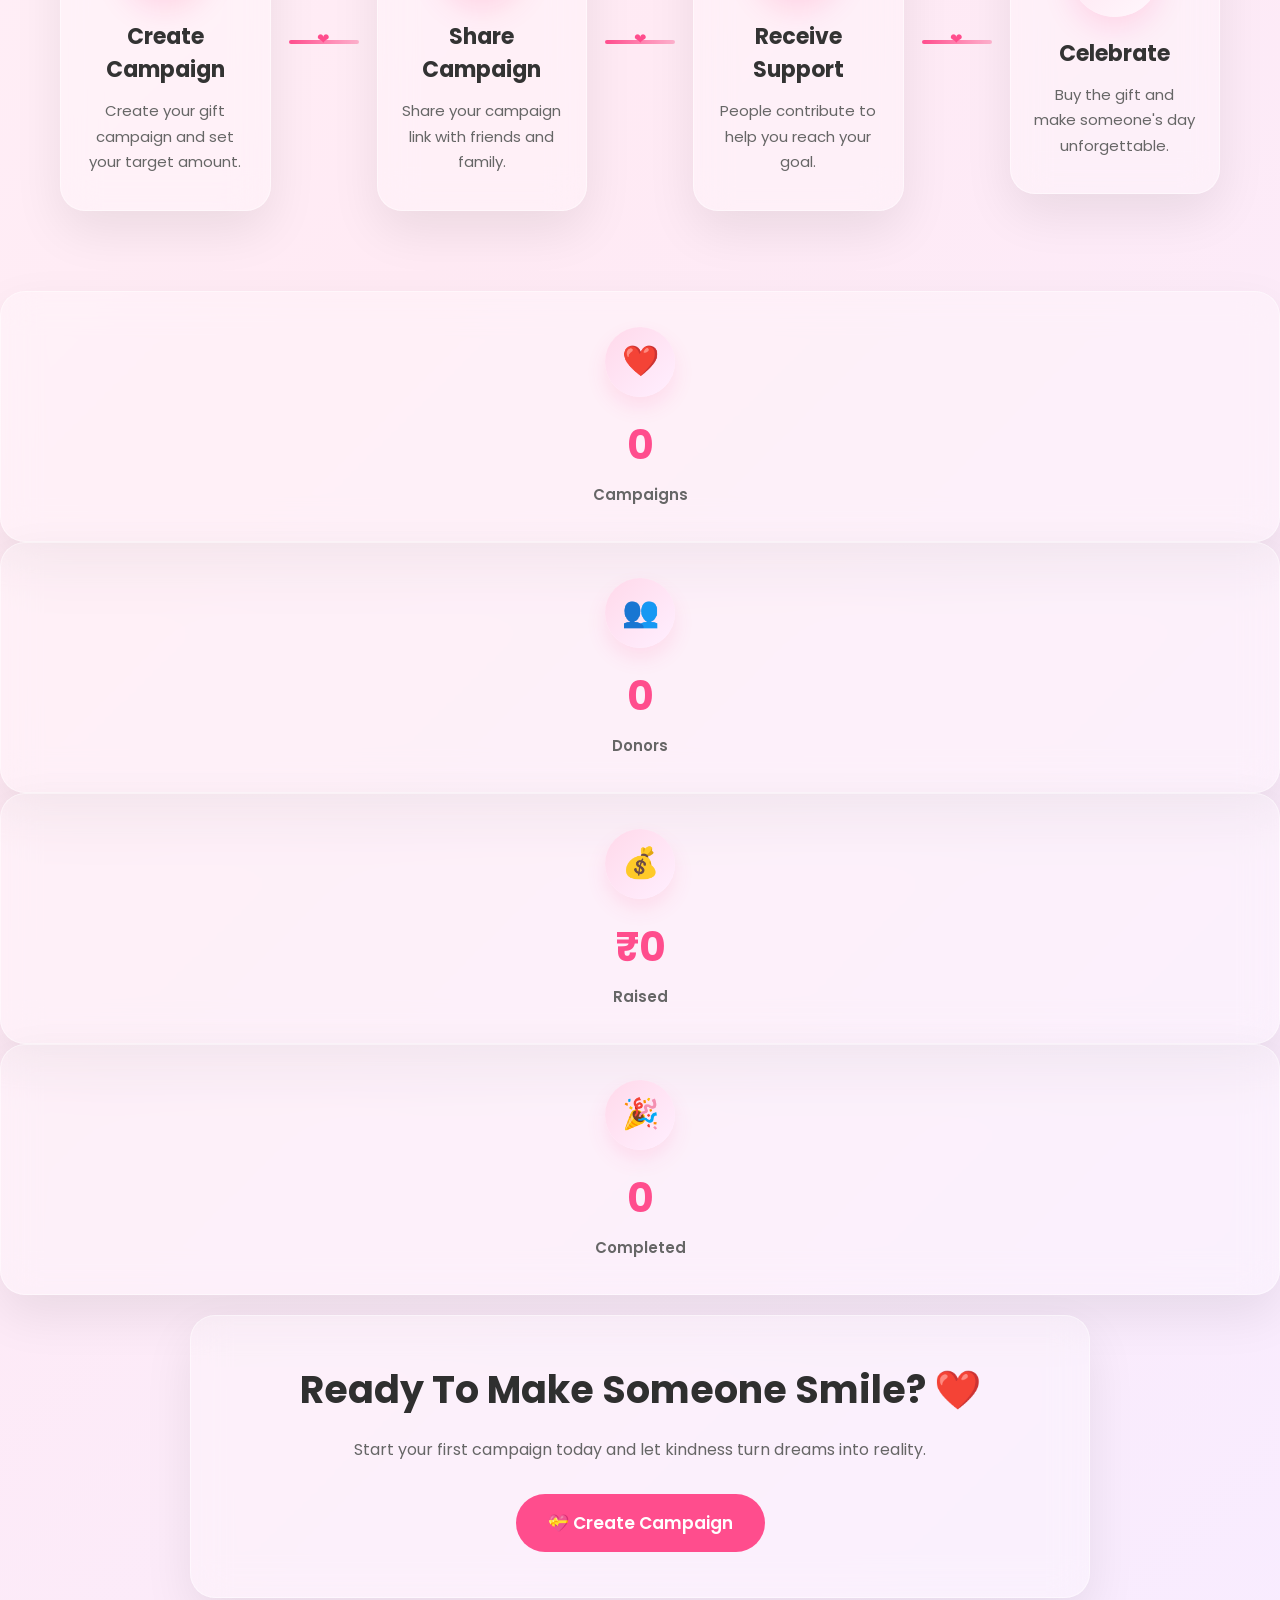
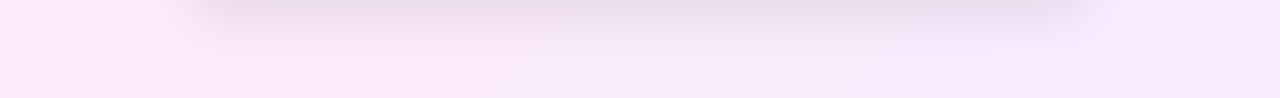
==== commit 53bd5227: "Update index.html" ====
--- a/index.html
+++ b/index.html
@@ -1,5 +1,6 @@
 <!DOCTYPE html>
 <html lang="en">
+
 <head>
 
 <meta charset="UTF-8">
--- a/style.css
+++ b/style.css
@@ -18,6 +18,106 @@
     color:#333;
     overflow-x:hidden;
 }
+
+/*=====================================
+        CANVAS PAGE LOADER
+=====================================*/
+.page-loader {
+    position: fixed;
+    inset: 0;
+    /* Much more visible background - dark but highly transparent */
+    background: rgba(15, 10, 25, 0.4); 
+    backdrop-filter: blur(8px);
+    -webkit-backdrop-filter: blur(8px);
+    z-index: 99999; 
+    display: flex;
+    justify-content: center;
+    align-items: center;
+    transition: opacity 0.6s ease, visibility 0.6s ease;
+}
+
+.loader-content {
+    display: flex;
+    flex-direction: column;
+    align-items: center;
+    position: relative; /* Anchor for the absolute name */
+}
+
+#loaderCanvas {
+    width: 300px;
+    height: 300px;
+    z-index: 1;
+}
+
+.page-loader.fade-out {
+    opacity: 0;
+    visibility: hidden;
+}
+
+/*=====================================
+        TEXT INSIDE THE HEART 
+        (Left-to-Right Shimmer)
+=====================================*/
+.loader-name {
+    position: absolute;
+    top: 43%; /* Vertically centers inside the heart */
+    left: 50%;
+    transform: translate(-50%, -50%);
+    font-family: 'Great Vibes', 'Dancing Script', 'Brush Script MT', cursive;
+    font-size: 14px;
+    z-index: 3;
+    pointer-events: none;
+    white-space: nowrap;
+    
+    /* The Traveling Light Gradient */
+    background: linear-gradient(
+        90deg, 
+        rgba(255, 77, 141, 0.3) 0%, 
+        rgba(255, 255, 255, 1) 50%, 
+        rgba(255, 77, 141, 0.3) 100%
+    );
+    background-size: 200% auto;
+    
+    /* Clip the background to the text shape */
+    color: transparent;
+    -webkit-background-clip: text;
+    background-clip: text;
+    -webkit-text-fill-color: transparent;
+    
+    /* Drop-shadow is used instead of text-shadow for background-clipped text */
+    filter: drop-shadow(0 0 8px rgba(255, 77, 141, 0.8));
+
+    /* Animate the light from left to right */
+    animation: shimmer 1.8s linear infinite;
+}
+
+/* 200% to -200% forces the gradient to move from left to right */
+@keyframes shimmer {
+    0% { background-position: 200% center; }
+    100% { background-position: -200% center; }
+}
+
+/*=====================================
+        BOTTOM STATUS TEXT 
+        (Standard Fade/Glow)
+=====================================*/
+.loader-status {
+    color: #ffb3d9;
+    font-size: 12px;
+    font-weight: 600;
+    letter-spacing: 3px;
+    text-transform: uppercase;
+    text-shadow: 0 0 10px rgba(255, 77, 141, 0.6);
+    animation: fade-text 1.2s infinite alternate;
+    margin-top: -20px; 
+    z-index: 2;
+}
+
+@keyframes fade-text {
+    0% { opacity: 0.5; text-shadow: 0 0 5px rgba(255, 77, 141, 0.4); }
+    100% { opacity: 1; text-shadow: 0 0 15px rgba(255, 77, 141, 1); }
+}
+
 
 /*==============================
         FLOATING HEARTS
@@ -1272,3 +1372,175 @@
 
 }
 
+/*==============================
+        CHATBOT STYLES
+==============================*/
+.chat-toggle-btn {
+    position: fixed;
+    bottom: 30px;
+    right: 30px; /* Positioned exactly like the '+' in the IndianOil screenshot */
+    width: 65px;
+    height: 65px;
+    border-radius: 50%;
+    background: linear-gradient(135deg, #ff4d8d, #ff7cae);
+    color: white;
+    font-size: 30px;
+    border: none;
+    cursor: pointer;
+    box-shadow: 0 10px 25px rgba(255, 77, 141, 0.4);
+    z-index: 9999;
+    transition: 0.3s;
+    display: flex;
+    justify-content: center;
+    align-items: center;
+}
+
+.chat-toggle-btn:hover {
+    transform: scale(1.1) translateY(-5px);
+    box-shadow: 0 15px 30px rgba(255, 77, 141, 0.5);
+}
+
+.chat-window {
+    position: fixed;
+    bottom: 110px;
+    right: 30px;
+    width: 360px;
+    height: 500px;
+    background: rgba(255, 255, 255, 0.85);
+    backdrop-filter: blur(20px);
+    border: 1px solid rgba(255, 255, 255, 0.6);
+    border-radius: 20px;
+    box-shadow: 0 20px 50px rgba(0, 0, 0, 0.15);
+    z-index: 9999;
+    display: flex;
+    flex-direction: column;
+    overflow: hidden;
+    transition: 0.3s ease;
+    animation: fadeUp 0.4s ease;
+}
+
+.chat-header {
+    background: linear-gradient(135deg, #ff4d8d, #ff7cae);
+    color: white;
+    padding: 18px 20px;
+    display: flex;
+    justify-content: space-between;
+    align-items: center;
+}
+
+.chat-header h3 {
+    font-size: 16px;
+    margin: 0;
+    font-weight: 600;
+}
+
+.chat-header span {
+    cursor: pointer;
+    font-size: 14px;
+    background: rgba(255, 255, 255, 0.2);
+    padding: 5px 10px;
+    border-radius: 50%;
+    transition: 0.3s;
+}
+
+.chat-header span:hover {
+    background: rgba(255, 255, 255, 0.4);
+}
+
+.chat-body {
+    padding: 20px;
+    flex: 1;
+    overflow-y: auto;
+    display: flex;
+    flex-direction: column;
+    gap: 15px;
+}
+
+.message {
+    max-width: 85%;
+    padding: 12px 16px;
+    border-radius: 18px;
+    font-size: 14px;
+    line-height: 1.5;
+    animation: fadeUp 0.3s ease;
+}
+
+.bot-message {
+    background: #ffe6f2;
+    color: #444;
+    align-self: flex-start;
+    border-bottom-left-radius: 4px;
+}
+
+.user-message {
+    background: #ff4d8d;
+    color: white;
+    align-self: flex-end;
+    border-bottom-right-radius: 4px;
+}
+
+.loading-dots {
+    color: #ff4d8d;
+    font-weight: bold;
+    letter-spacing: 2px;
+}
+
+.chat-footer {
+    padding: 12px 15px; /* Slightly adjusted padding for mobile */
+    background: white;
+    border-top: 1px solid rgba(0, 0, 0, 0.05);
+    display: flex;
+    align-items: center; /* Ensures perfect vertical alignment */
+    justify-content: space-between; /* Pushes input and button apart */
+    gap: 8px; /* Controls the space between input and button */
+}
+
+.chat-footer input {
+    flex: 1; /* Tells the input to take available space */
+    min-width: 0; /* 🌟 THE MAGIC FIX: Forces the input to allow itself to shrink! 🌟 */
+    width: 100%; /* Backup constraint */
+    padding: 12px 15px;
+    border: 1px solid #ffb3d9;
+    border-radius: 25px;
+    outline: none;
+    font-family: 'Poppins', sans-serif;
+    font-size: 14px;
+    background: #fafafa;
+}
+
+.chat-footer button {
+    background: #ff4d8d;
+    color: white;
+    border: none;
+    width: 42px; /* Slightly tweaked size for a cleaner fit */
+    height: 42px;
+    border-radius: 50%;
+    cursor: pointer;
+    display: flex;
+    justify-content: center;
+    align-items: center;
+    transition: 0.3s;
+    font-size: 18px;
+    flex-shrink: 0; /* Tells the button NEVER to shrink */
+}
+
+.chat-footer button:hover {
+    background: #ff2d78;
+    transform: scale(1.05);
+}
+
+.chat-footer input:focus {
+    border-color: #ff4d8d;
+    box-shadow: 0 0 8px rgba(255, 77, 141, 0.2);
+}
+
+
+/* Chatbot Mobile Adjustments */
+@media(max-width: 500px) {
+    .chat-window {
+        width: 90%;
+        right: 5%;
+        bottom: 100px;
+        height: 60vh;
+    }
+}
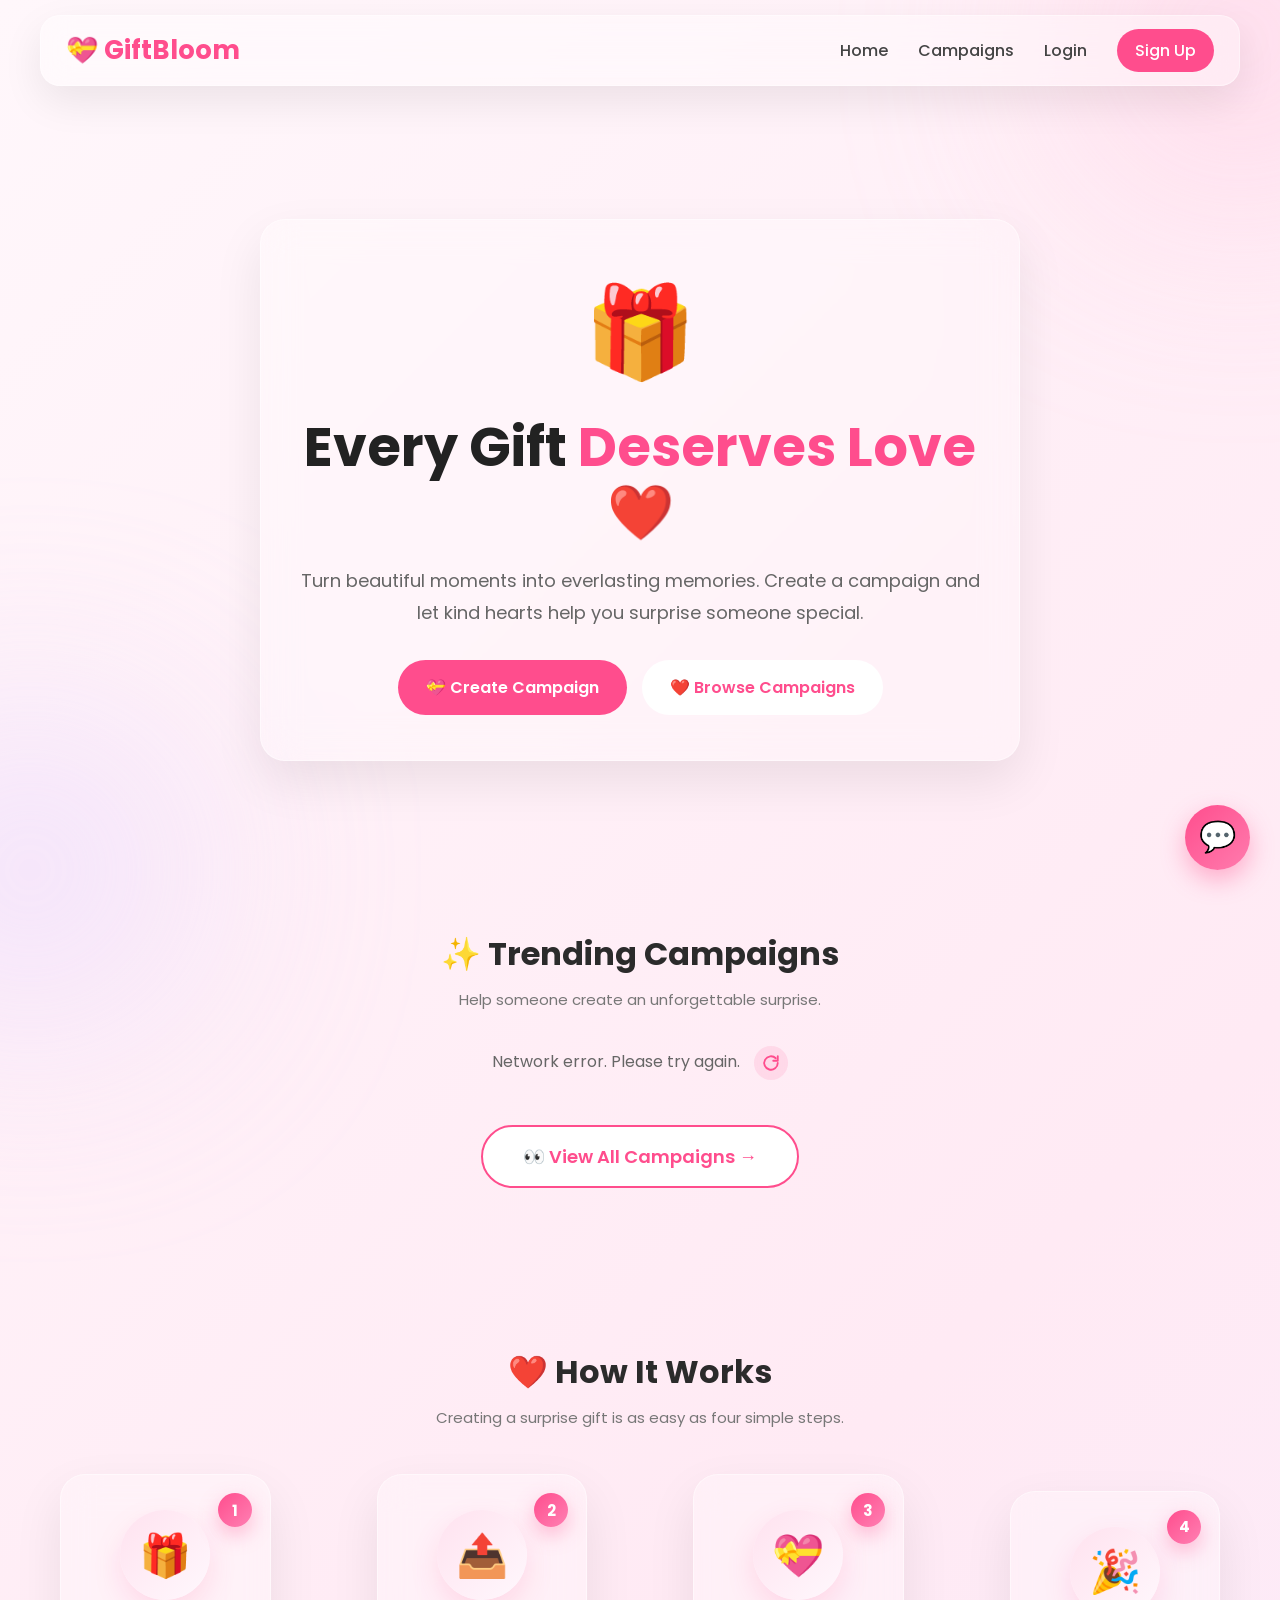
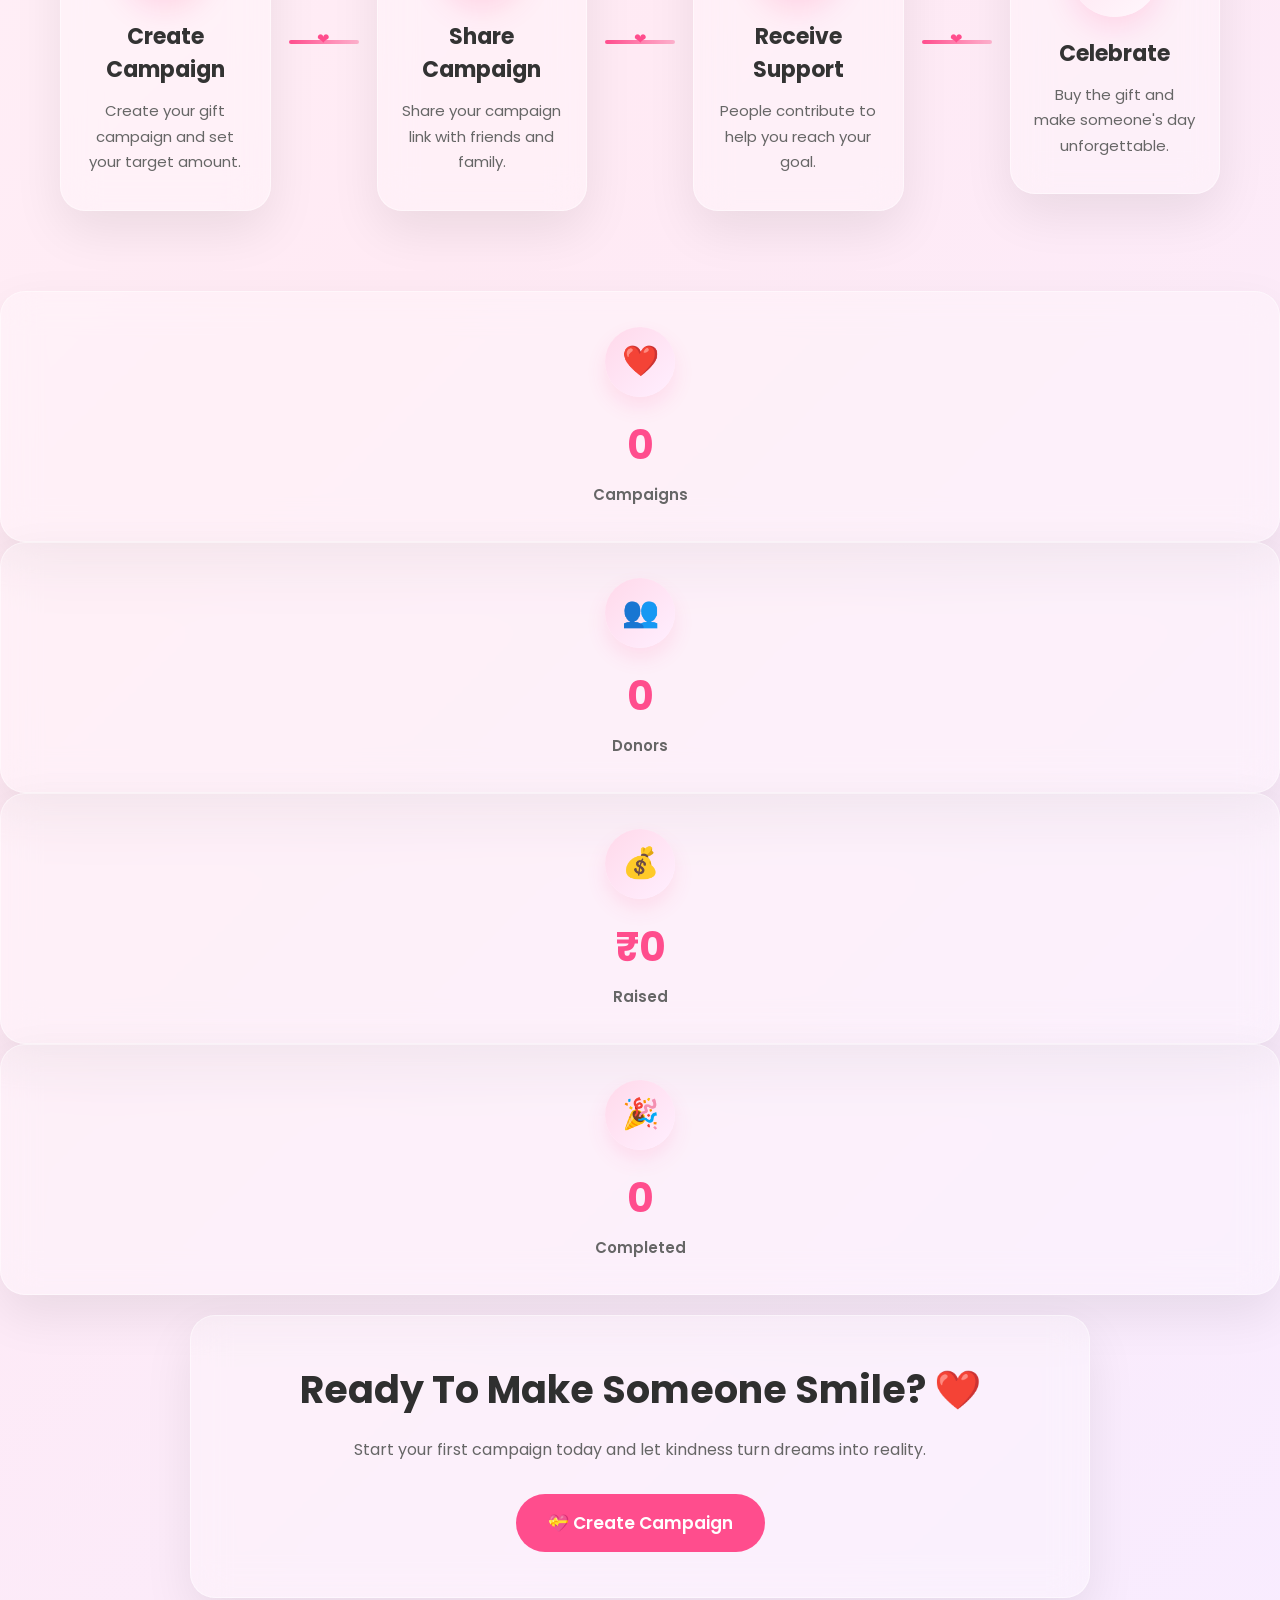
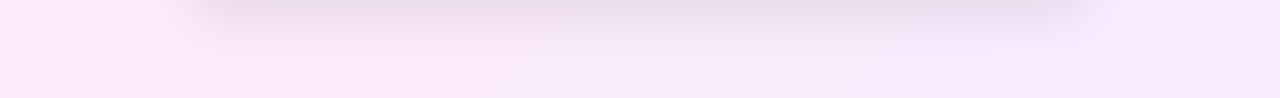
==== commit 7a8937b8: "Add files via upload" ====
--- a/index.html
+++ b/index.html
@@ -8,6 +8,7 @@
 <meta name="viewport"
 content="width=device-width, initial-scale=1.0">
 <title>GiftBloom</title>
+<script src="loader.js"></script>
 
 <link rel="stylesheet" href="style.css">
 
@@ -24,19 +25,7 @@
 </head>
 
 <body>
-    <div class="hearts"></div>
-
-<!--==========================
-        CANVAS PAGE LOADER
-===========================-->
-<div id="pageLoader" class="page-loader" style="display: none;">
-    <div class="loader-content">
-        <!-- Calligraphy Name inside the heart -->
-        <div id="loaderName" class="loader-name">Loading...</div>
-        <canvas id="loaderCanvas"></canvas>
-        <p class="loader-status">Blooming your gifts...</p>
-    </div>
-</div> 
+
 <!-- Floating Hearts -->
 
 <div class="hearts"></div>
@@ -305,9 +294,7 @@
         <h3>💝 GiftBloom Assistant</h3>
         <span id="closeChat">✖</span>
     </div>
-    <div id="chatBody" class="chat-body">
-        <div class="message bot-message">Hi there! 👋 I am here to help you to choose the suitable gift for your friend and can help u explore the Giftbloom page.</div>
-    </div>
+<div id="chatBody" class="chat-body"></div>
     <div class="chat-footer">
         <input type="text" id="chatInput" placeholder="Type a message..." autocomplete="off">
         <button id="sendChat">➤</button>
--- a/style.css
+++ b/style.css
@@ -18,106 +18,6 @@
     color:#333;
     overflow-x:hidden;
 }
-
-/*=====================================
-        CANVAS PAGE LOADER
-=====================================*/
-.page-loader {
-    position: fixed;
-    inset: 0;
-    /* Much more visible background - dark but highly transparent */
-    background: rgba(15, 10, 25, 0.4); 
-    backdrop-filter: blur(8px);
-    -webkit-backdrop-filter: blur(8px);
-    z-index: 99999; 
-    display: flex;
-    justify-content: center;
-    align-items: center;
-    transition: opacity 0.6s ease, visibility 0.6s ease;
-}
-
-.loader-content {
-    display: flex;
-    flex-direction: column;
-    align-items: center;
-    position: relative; /* Anchor for the absolute name */
-}
-
-#loaderCanvas {
-    width: 300px;
-    height: 300px;
-    z-index: 1;
-}
-
-.page-loader.fade-out {
-    opacity: 0;
-    visibility: hidden;
-}
-
-/*=====================================
-        TEXT INSIDE THE HEART 
-        (Left-to-Right Shimmer)
-=====================================*/
-.loader-name {
-    position: absolute;
-    top: 43%; /* Vertically centers inside the heart */
-    left: 50%;
-    transform: translate(-50%, -50%);
-    font-family: 'Great Vibes', 'Dancing Script', 'Brush Script MT', cursive;
-    font-size: 14px;
-    z-index: 3;
-    pointer-events: none;
-    white-space: nowrap;
-    
-    /* The Traveling Light Gradient */
-    background: linear-gradient(
-        90deg, 
-        rgba(255, 77, 141, 0.3) 0%, 
-        rgba(255, 255, 255, 1) 50%, 
-        rgba(255, 77, 141, 0.3) 100%
-    );
-    background-size: 200% auto;
-    
-    /* Clip the background to the text shape */
-    color: transparent;
-    -webkit-background-clip: text;
-    background-clip: text;
-    -webkit-text-fill-color: transparent;
-    
-    /* Drop-shadow is used instead of text-shadow for background-clipped text */
-    filter: drop-shadow(0 0 8px rgba(255, 77, 141, 0.8));
-
-    /* Animate the light from left to right */
-    animation: shimmer 1.8s linear infinite;
-}
-
-/* 200% to -200% forces the gradient to move from left to right */
-@keyframes shimmer {
-    0% { background-position: 200% center; }
-    100% { background-position: -200% center; }
-}
-
-/*=====================================
-        BOTTOM STATUS TEXT 
-        (Standard Fade/Glow)
-=====================================*/
-.loader-status {
-    color: #ffb3d9;
-    font-size: 12px;
-    font-weight: 600;
-    letter-spacing: 3px;
-    text-transform: uppercase;
-    text-shadow: 0 0 10px rgba(255, 77, 141, 0.6);
-    animation: fade-text 1.2s infinite alternate;
-    margin-top: -20px; 
-    z-index: 2;
-}
-
-@keyframes fade-text {
-    0% { opacity: 0.5; text-shadow: 0 0 5px rgba(255, 77, 141, 0.4); }
-    100% { opacity: 1; text-shadow: 0 0 15px rgba(255, 77, 141, 1); }
-}
-
 
 /*==============================
         FLOATING HEARTS
@@ -828,10 +728,6 @@
 
 }
 
-/*==============================
-        HOW IT WORKS
-==============================*/
-
 /*=================================
         HOW IT WORKS
 ==================================*/
@@ -1225,121 +1121,78 @@
 }
 
 .navbar ul{
-
 position:absolute;
-
 top:85px;
-
 left:15px;
-
 right:15px;
-
 display:none;
-
 flex-direction:column;
-
 background:rgba(255,255,255,.95);
-
 backdrop-filter:blur(18px);
-
 border-radius:20px;
-
 padding:20px;
-
 box-shadow:0 15px 40px rgba(0,0,0,.1);
-
 gap:20px;
-
 }
 
 .navbar ul.show{
-
 display:flex;
-
 }
 
 .hero h1{
-
 font-size:38px;
-
 }
 
 .hero p{
-
 font-size:16px;
-
 }
 
 .gift{
-
 font-size:70px;
-
 }
 
 .hero-box{
-
 padding:35px 20px;
-
 }
 
 .campaigns{
-
 grid-template-columns:1fr;
-
 }
 
 .stats{
-
 grid-template-columns:1fr 1fr;
-
 }
 
 .cta-box h2{
-
 font-size:30px;
-
-}
-
+}
 }
 
 @media(max-width:480px){
 
 .stats{
-
 grid-template-columns:1fr;
-
 }
 
 .title h2{
-
 font-size:26px;
-
 }
 
 .hero h1{
-
 font-size:30px;
-
 }
 
 .hero-buttons{
-
 flex-direction:column;
-
 }
 
 .hero button{
-
 width:100%;
-
 }
 
 .logo{
-
 font-size:22px;
-
-}
-
+}
 }
 
 /*=================================
@@ -1347,15 +1200,11 @@
 ==================================*/
 
 ::-webkit-scrollbar{
-
 width:8px;
-
 }
 
 ::-webkit-scrollbar-track{
-
 background:#ffeef5;
-
 }
 
 ::-webkit-scrollbar-thumb{
@@ -1378,7 +1227,7 @@
 .chat-toggle-btn {
     position: fixed;
     bottom: 30px;
-    right: 30px; /* Positioned exactly like the '+' in the IndianOil screenshot */
+    right: 30px;
     width: 65px;
     height: 65px;
     border-radius: 50%;
@@ -1486,19 +1335,19 @@
 }
 
 .chat-footer {
-    padding: 12px 15px; /* Slightly adjusted padding for mobile */
+    padding: 12px 15px;
     background: white;
     border-top: 1px solid rgba(0, 0, 0, 0.05);
     display: flex;
-    align-items: center; /* Ensures perfect vertical alignment */
-    justify-content: space-between; /* Pushes input and button apart */
-    gap: 8px; /* Controls the space between input and button */
+    align-items: center;
+    justify-content: space-between;
+    gap: 8px;
 }
 
 .chat-footer input {
-    flex: 1; /* Tells the input to take available space */
-    min-width: 0; /* 🌟 THE MAGIC FIX: Forces the input to allow itself to shrink! 🌟 */
-    width: 100%; /* Backup constraint */
+    flex: 1;
+    min-width: 0;
+    width: 100%;
     padding: 12px 15px;
     border: 1px solid #ffb3d9;
     border-radius: 25px;
@@ -1512,7 +1361,7 @@
     background: #ff4d8d;
     color: white;
     border: none;
-    width: 42px; /* Slightly tweaked size for a cleaner fit */
+    width: 42px;
     height: 42px;
     border-radius: 50%;
     cursor: pointer;
@@ -1521,7 +1370,7 @@
     align-items: center;
     transition: 0.3s;
     font-size: 18px;
-    flex-shrink: 0; /* Tells the button NEVER to shrink */
+    flex-shrink: 0;
 }
 
 .chat-footer button:hover {
@@ -1544,3 +1393,72 @@
         height: 60vh;
     }
 }
+
+
+.chat-buttons {
+    display: flex;
+    flex-wrap: wrap;
+    gap: 8px;
+    margin-top: 8px;
+    align-self: flex-start;
+    max-width: 85%;
+}
+
+.chat-action-btn {
+    background: white;
+    color: #ff4d8d;
+    border: 1.5px solid #ff4d8d;
+    padding: 8px 14px;
+    border-radius: 16px;
+    font-size: 12.5px;
+    font-weight: 600;
+    cursor: pointer;
+    transition: 0.2s;
+    white-space: nowrap;
+}
+
+.chat-action-btn:hover {
+    background: #ff4d8d;
+    color: white;
+    transform: translateY(-2px);
+}
+
+.chat-suggestions {
+    display: flex;
+    flex-wrap: wrap;
+    gap: 8px;
+    padding: 0 20px 15px;
+}
+
+.reload-btn {
+    display: inline-flex;
+    align-items: center;
+    justify-content: center;
+    width: 34px;
+    height: 34px;
+    margin-left: 10px;
+    vertical-align: middle;
+    border: none;
+    border-radius: 50%;
+    background: rgba(255, 77, 141, 0.12);
+    backdrop-filter: blur(6px);
+    cursor: pointer;
+    transition: background 0.25s ease, transform 0.25s ease;
+}
+.reload-btn:hover {
+    background: rgba(255, 77, 141, 0.22);
+    transform: scale(1.08);
+}
+.reload-btn svg {
+    transition: transform 0.3s ease;
+}
+.reload-btn.spinning svg {
+    animation: spin-reload 0.8s linear infinite;
+}
+@keyframes spin-reload {
+    from { transform: rotate(0deg); }
+    to { transform: rotate(360deg); }
+}
+#trendingCampaigns {
+    transition: opacity 0.3s ease;
+}
